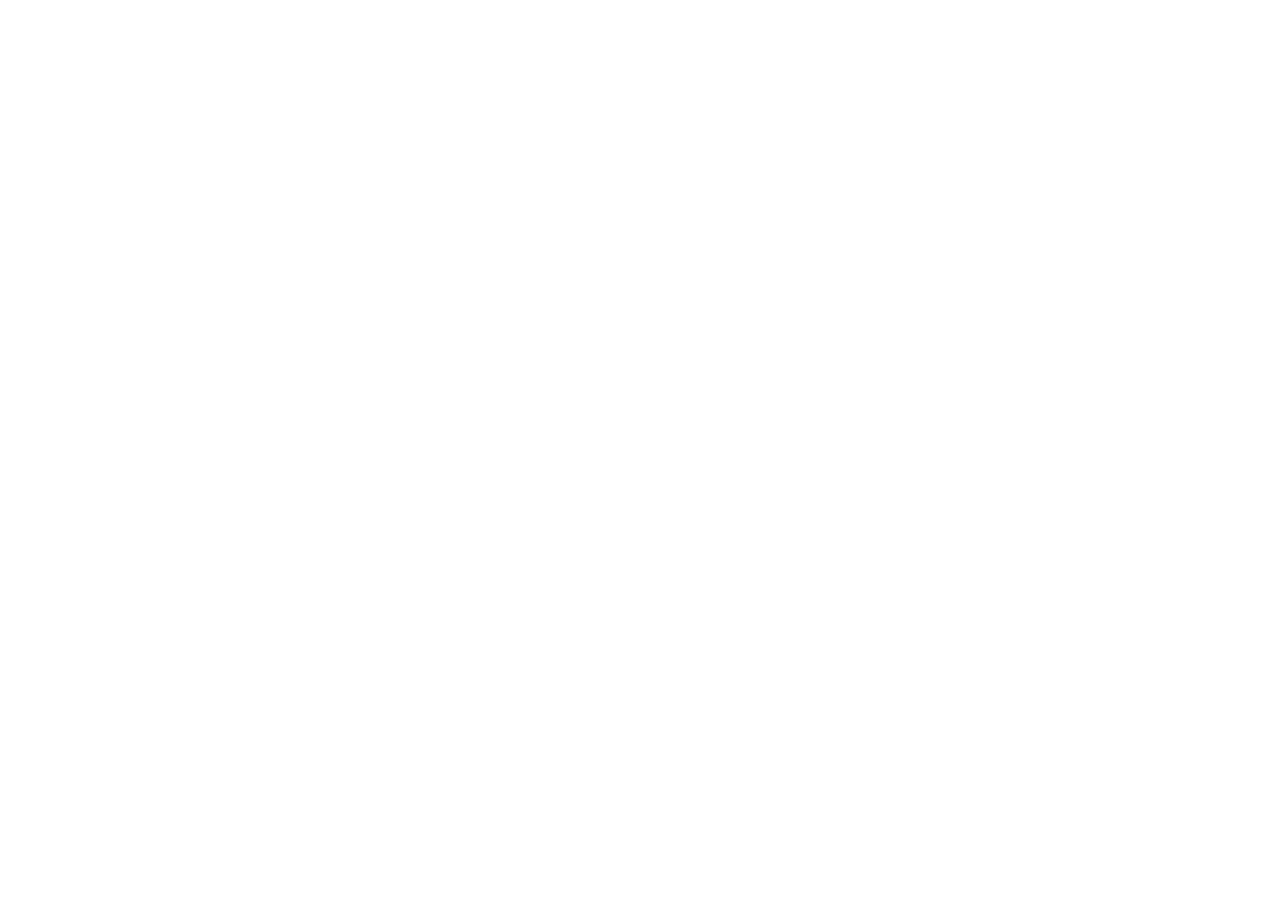
==== about.html @ a0c8ef5b "Working on the marketing page" ====
<!DOCTYPE html>
<html lang="en">
<head>
  <meta charset="UTF-8">
  <meta name="viewport" content="width=device-width, initial-scale=1.0">
  <meta http-equiv="X-UA-Compatible" content="ie=edge">
  <title>About the team</title>
</head>
<body>
  
  
</body>
</html>
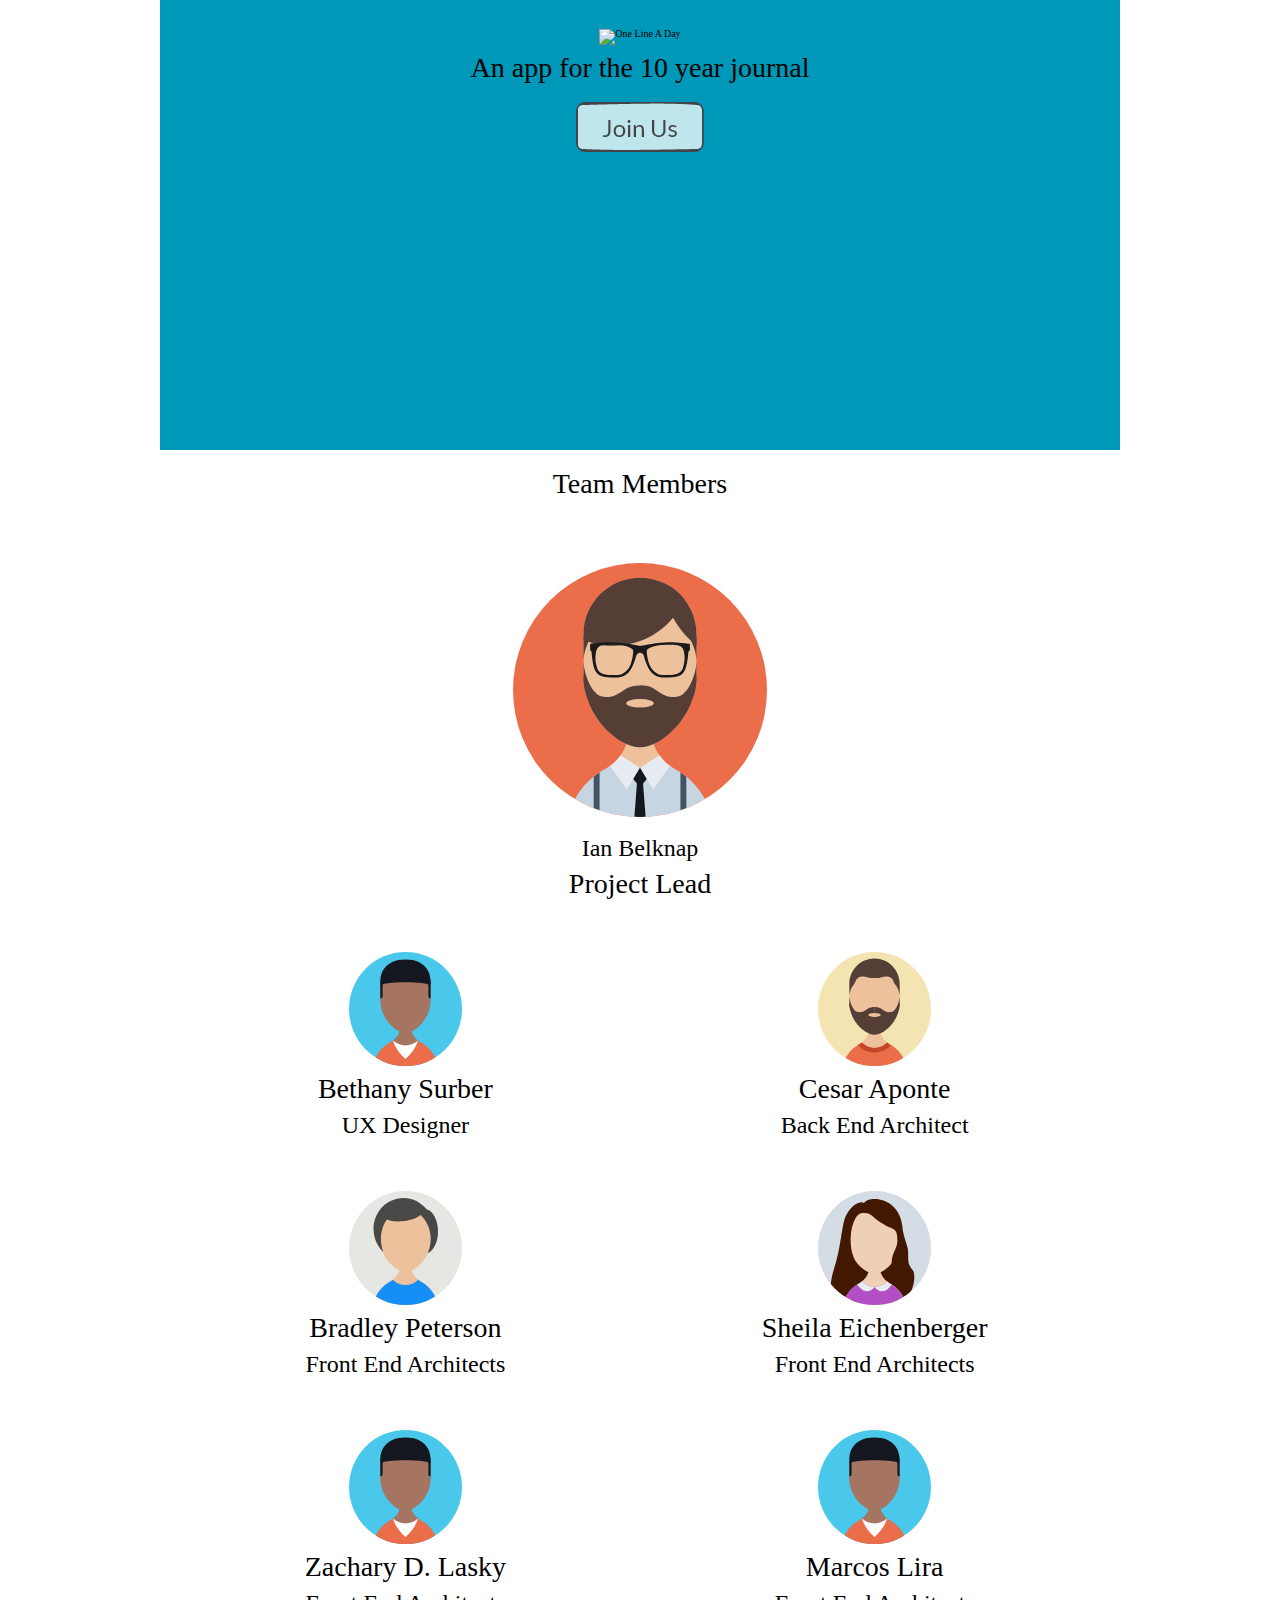
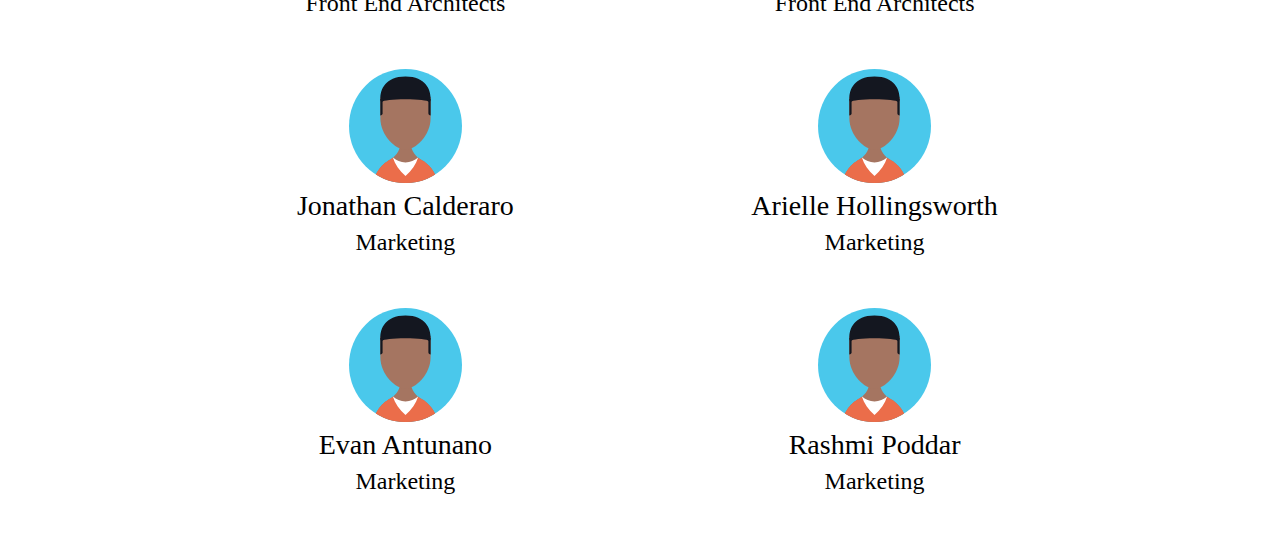
==== commit 10c1a0ea: "Completed outline for about.html" ====
--- a/about.html
+++ b/about.html
@@ -5,9 +5,77 @@
   <meta name="viewport" content="width=device-width, initial-scale=1.0">
   <meta http-equiv="X-UA-Compatible" content="ie=edge">
   <title>About the team</title>
+  <link href="css/index.css" rel="stylesheet">
 </head>
 <body>
-  
+  <div class="container">
+    <header class="header">
+        <img src="https://trello-attachments.s3.amazonaws.com/5d602bb385982d79c192bd4f/5d6462c19845f66d1632ea0d/47ebe2af69888f95991fc885b3da8ec0/OLaD_Logo.png" alt="One Line A Day">
+        <h2>An app for the 10 year journal</h2>
+        <a href="about.html"><img src="images/join_us_button.png" alt="Join Us"></a>
+        <div class="headerDiv"></div> 
+    </header>
+    <div class="team">
+      <h2>Team Members</h2>
+    </div>
+    <section class="aboutTeam">
+        <div class="lead">
+          <img src="images/man.svg" alt="Ian Belknap">
+          <h3>Ian Belknap</h3>
+          <h2>Project Lead</h2>
+        </div>
+        <div>
+          <img src="images/boy.svg" alt="Bethany Surber">
+          <h2>Bethany Surber</h2>
+          <h3>UX Designer</h3>
+        </div>
+        <div>
+          <img src="images/man2.svg" alt="Cesar Aponte">
+          <h2>Cesar Aponte</h2>
+          <h3>Back End Architect</h3>
+        </div>
+      <div>
+        <img src="images/man3.svg" alt="Bradley Peterson">
+        <h2>Bradley Peterson</h2>
+        <h3>Front End Architects</h3>
+      </div>
+      <div>
+        <img src="images/girl.svg" alt="Sheila Eichenberger">
+        <h2>Sheila Eichenberger</h2>
+        <h3>Front End Architects</h3>
+      </div>
+      <div>
+        <img src="images/boy.svg" alt="Zachary D. Lasky">
+        <h2>Zachary D. Lasky</h2>
+        <h3>Front End Architects</h3>
+      </div>
+      <div>
+        <img src="images/boy.svg" alt="Marcos Lira">
+        <h2>Marcos Lira</h2>
+        <h3>Front End Architects</h3>
+      </div>
+      <div>
+        <img src="images/boy.svg" alt="Jonathan Calderaro">
+        <h2>Jonathan Calderaro</h2>
+        <h3>Marketing</h3>
+      </div>
+      <div>
+        <img src="images/boy.svg" alt="Arielle Hollingsworth">
+        <h2>Arielle Hollingsworth</h2>
+        <h3>Marketing</h3>
+      </div>
+      <div>
+        <img src="images/boy.svg" alt="Evan Antunano">
+        <h2>Evan Antunano</h2>
+        <h3>Marketing</h3>
+      </div>
+      <div>
+        <img src="images/boy.svg" alt="Rashmi Poddar">
+        <h2>Rashmi Poddar</h2>
+        <h3>Marketing</h3>
+      </div>
+    </section>
+  </div> 
   
 </body>
 </html>--- a/css/index.css
+++ b/css/index.css
@@ -0,0 +1,256 @@
+/* http://meyerweb.com/eric/tools/css/reset/ 
+  v2.0 | 20110126
+  License: none (public domain)
+*/
+html,
+body,
+div,
+span,
+applet,
+object,
+iframe,
+h1,
+h2,
+h3,
+h4,
+h5,
+h6,
+p,
+blockquote,
+pre,
+a,
+abbr,
+acronym,
+address,
+big,
+cite,
+code,
+del,
+dfn,
+em,
+img,
+ins,
+kbd,
+q,
+s,
+samp,
+small,
+strike,
+strong,
+sub,
+sup,
+tt,
+var,
+b,
+u,
+i,
+center,
+dl,
+dt,
+dd,
+ol,
+ul,
+li,
+fieldset,
+form,
+label,
+legend,
+table,
+caption,
+tbody,
+tfoot,
+thead,
+tr,
+th,
+td,
+article,
+aside,
+canvas,
+details,
+embed,
+figure,
+figcaption,
+footer,
+header,
+hgroup,
+menu,
+nav,
+output,
+ruby,
+section,
+summary,
+time,
+mark,
+audio,
+video {
+  margin: 0;
+  padding: 0;
+  border: 0;
+  font-size: 100%;
+  font: inherit;
+  vertical-align: baseline;
+}
+/* HTML5 display-role reset for older browsers */
+article,
+aside,
+details,
+figcaption,
+figure,
+footer,
+header,
+hgroup,
+menu,
+nav,
+section {
+  display: block;
+}
+body {
+  line-height: 1;
+}
+ol,
+ul {
+  list-style: none;
+}
+blockquote,
+q {
+  quotes: none;
+}
+blockquote:before,
+blockquote:after,
+q:before,
+q:after {
+  content: '';
+  content: none;
+}
+table {
+  border-collapse: collapse;
+  border-spacing: 0;
+}
+* {
+  box-sizing: border-box;
+}
+html {
+  font-size: 62.5%;
+}
+html,
+body {
+  font-family: 'Satisfy', cursive;
+}
+h1,
+h2,
+h3,
+h4,
+h5 {
+  font-family: 'Satisfy', cursive;
+}
+h1 {
+  font-size: 5.6rem;
+}
+h2 {
+  font-size: 2.8rem;
+  padding-bottom: 10px;
+}
+h3 {
+  font-size: 2.4rem;
+  padding-bottom: 10px;
+}
+p {
+  line-height: 1.5;
+  font-size: 2rem;
+  padding-bottom: 10px;
+  font-family: 'Lato', sans-serif;
+}
+img {
+  max-width: 100%;
+  height: auto;
+}
+.container {
+  max-width: 1000px;
+  width: 100%;
+  margin: 0 auto;
+}
+.header {
+  height: 50vh;
+  background-color: #0098b8;
+  text-align: center;
+  padding: 2%;
+  margin: 0 2%;
+}
+.header h1 {
+  padding: 2%;
+}
+.header img {
+  margin: 1% 0;
+}
+.header div {
+  text-align: center;
+  border-right: 1px solid white;
+}
+.bodyDiv .mainContent {
+  padding: 2%;
+  margin: 0 2%;
+  background-color: #BFE6EC;
+  display: flex;
+  flex-direction: row;
+  justify-content: space-between;
+}
+.bodyDiv .mainContent div {
+  width: 40%;
+}
+.bodyDiv .mainContent img {
+  width: 50%;
+  height: 40vh;
+  object-fit: cover;
+  object-position: 10% 10%;
+}
+.bodyDiv .inverseContent {
+  display: flex;
+  flex-direction: row-reverse;
+  justify-content: space-between;
+}
+.bodyDiv .snapshots {
+  padding: 2%;
+  margin: 0 2%;
+  display: flex;
+  flex-direction: row;
+  justify-content: space-between;
+}
+.bodyDiv .snapshots img {
+  width: 40%;
+  max-width: 100%;
+}
+.team {
+  padding-top: 2%;
+  text-align: center;
+}
+.aboutTeam {
+  padding: 2%;
+  margin: 0 2%;
+  display: flex;
+  flex-direction: row;
+  justify-content: space-between;
+  flex-wrap: wrap;
+  text-align: center;
+}
+.aboutTeam div {
+  padding: 2%;
+  margin: 0 2%;
+  width: 45%;
+}
+.aboutTeam div:first-child {
+  width: 100%;
+}
+.aboutTeam div img {
+  margin: 2% 0;
+  width: 30%;
+}
+.footer {
+  padding: 2%;
+  margin: 0 2%;
+  text-align: center;
+  background-color: #BFE6EC;
+}
+.footer a {
+  text-decoration: none;
+  color: black;
+}
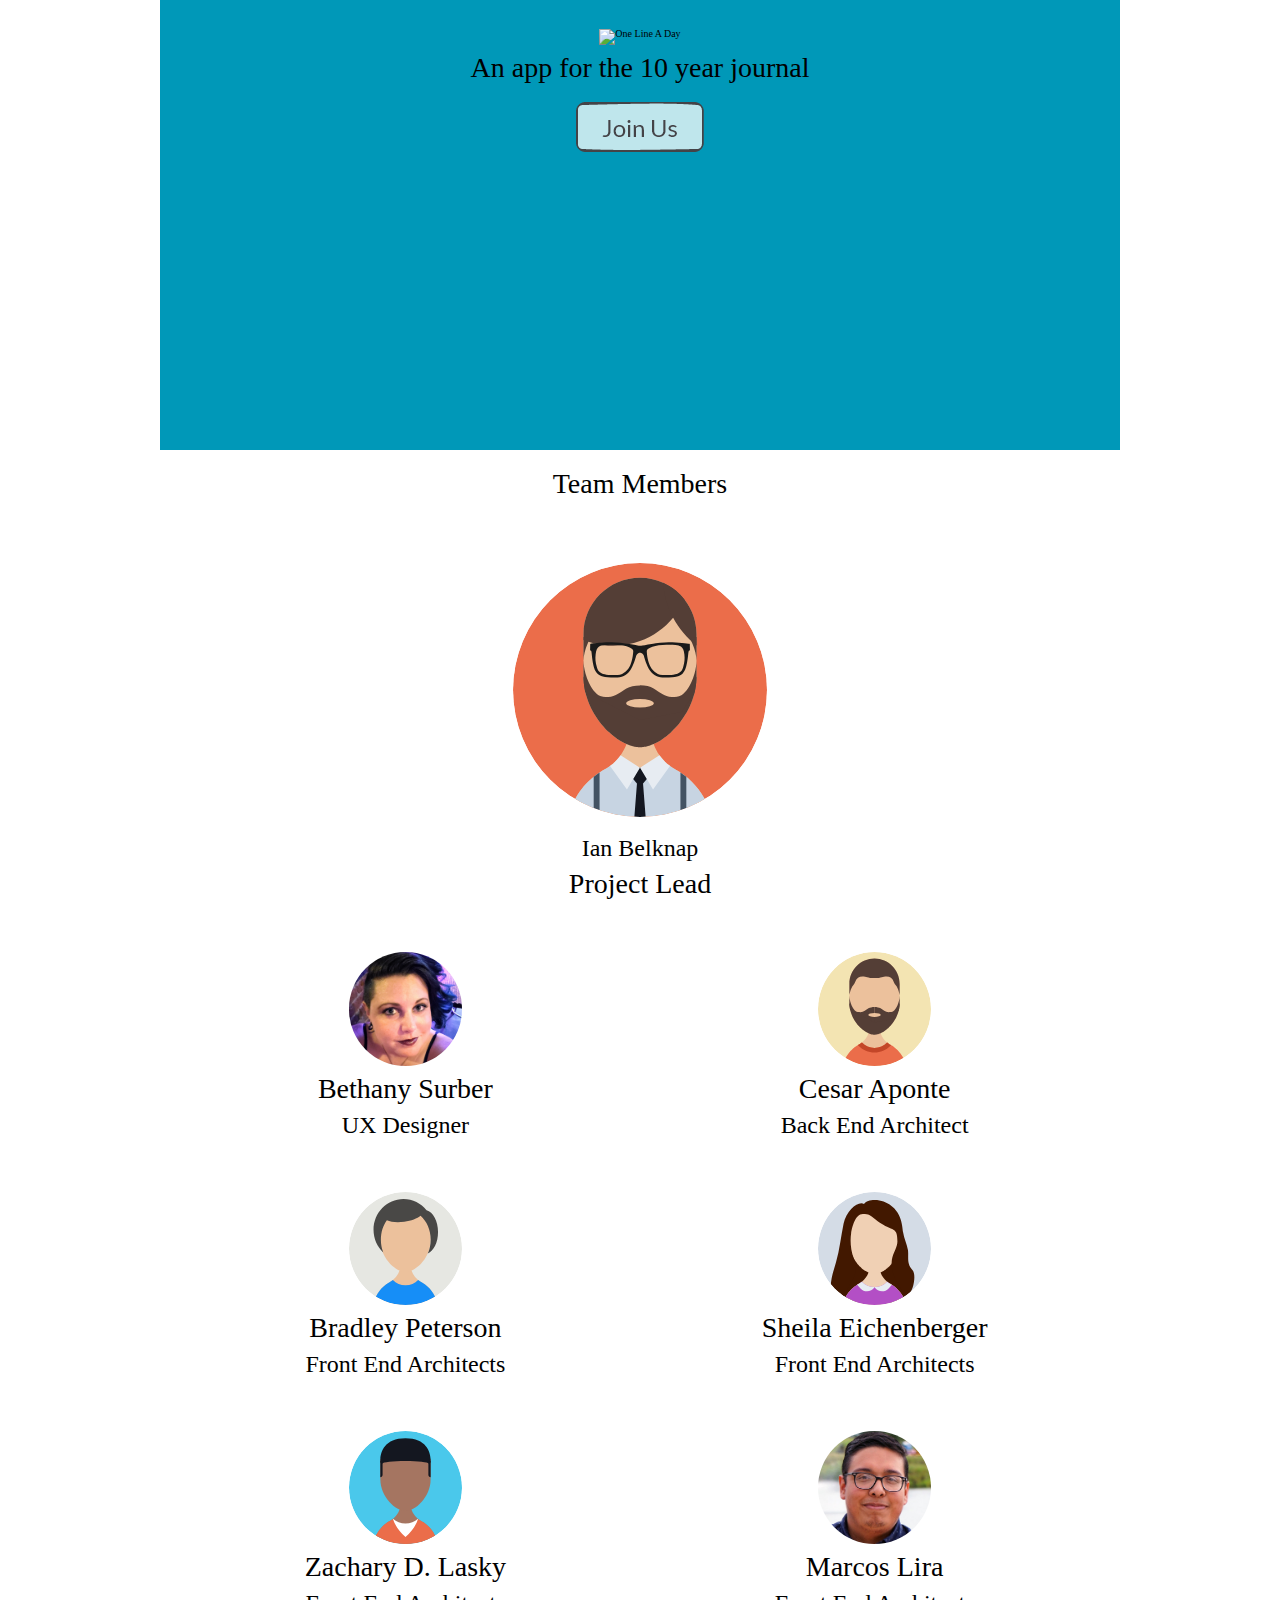
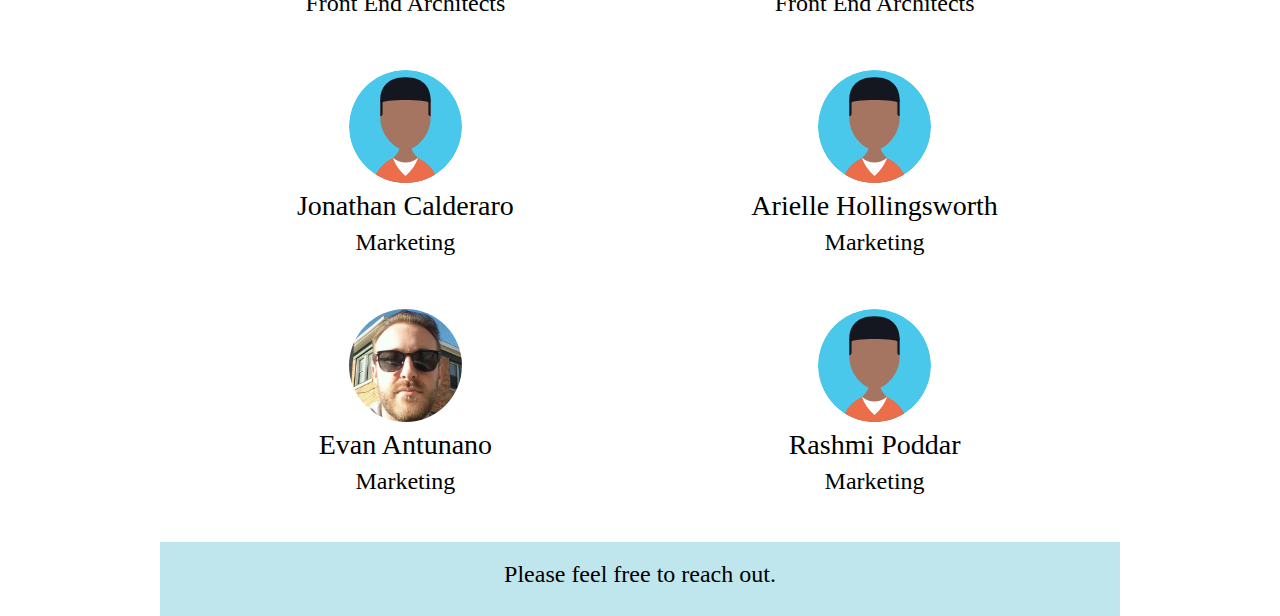
==== commit 38232ead: "Made the page responsive" ====
--- a/about.html
+++ b/about.html
@@ -17,6 +17,7 @@
     </header>
     <div class="team">
       <h2>Team Members</h2>
+
     </div>
     <section class="aboutTeam">
         <div class="lead">
@@ -25,7 +26,7 @@
           <h2>Project Lead</h2>
         </div>
         <div>
-          <img src="images/boy.svg" alt="Bethany Surber">
+          <img src="images/bethany.jpeg" alt="Bethany Surber">
           <h2>Bethany Surber</h2>
           <h3>UX Designer</h3>
         </div>
@@ -50,7 +51,7 @@
         <h3>Front End Architects</h3>
       </div>
       <div>
-        <img src="images/boy.svg" alt="Marcos Lira">
+        <img src="images/marcos.jpg" alt="Marcos Lira">
         <h2>Marcos Lira</h2>
         <h3>Front End Architects</h3>
       </div>
@@ -65,7 +66,7 @@
         <h3>Marketing</h3>
       </div>
       <div>
-        <img src="images/boy.svg" alt="Evan Antunano">
+        <img src="images/evan.png" alt="Evan Antunano">
         <h2>Evan Antunano</h2>
         <h3>Marketing</h3>
       </div>
@@ -75,6 +76,9 @@
         <h3>Marketing</h3>
       </div>
     </section>
+    <footer class="footer">
+      <h3>Please feel free to reach out.</h3>
+    </footer>
   </div> 
   
 </body>
--- a/css/index.css
+++ b/css/index.css
@@ -182,10 +182,6 @@
 .header img {
   margin: 1% 0;
 }
-.header div {
-  text-align: center;
-  border-right: 1px solid white;
-}
 .bodyDiv .mainContent {
   padding: 2%;
   margin: 0 2%;
@@ -194,8 +190,20 @@
   flex-direction: row;
   justify-content: space-between;
 }
+@media (max-width: 500px) {
+  .bodyDiv .mainContent {
+    display: flex;
+    flex-direction: column;
+    justify-content: space-between;
+  }
+}
 .bodyDiv .mainContent div {
   width: 40%;
+}
+@media (max-width: 500px) {
+  .bodyDiv .mainContent div {
+    width: 100%;
+  }
 }
 .bodyDiv .mainContent img {
   width: 50%;
@@ -203,20 +211,35 @@
   object-fit: cover;
   object-position: 10% 10%;
 }
+@media (max-width: 500px) {
+  .bodyDiv .mainContent img {
+    width: 100%;
+    margin-bottom: 5%;
+  }
+}
 .bodyDiv .inverseContent {
   display: flex;
   flex-direction: row-reverse;
   justify-content: space-between;
 }
+@media (max-width: 500px) {
+  .bodyDiv .inverseContent {
+    display: flex;
+    flex-direction: column;
+    justify-content: space-between;
+  }
+}
 .bodyDiv .snapshots {
   padding: 2%;
   margin: 0 2%;
   display: flex;
   flex-direction: row;
-  justify-content: space-between;
+  justify-content: center;
+  flex-wrap: wrap;
 }
 .bodyDiv .snapshots img {
-  width: 40%;
+  height: 40vh;
+  width: auto;
   max-width: 100%;
 }
 .team {
@@ -232,6 +255,13 @@
   flex-wrap: wrap;
   text-align: center;
 }
+@media (max-width: 500px) {
+  .aboutTeam {
+    display: flex;
+    flex-direction: column;
+    justify-content: space-between;
+  }
+}
 .aboutTeam div {
   padding: 2%;
   margin: 0 2%;
@@ -239,10 +269,17 @@
 }
 .aboutTeam div:first-child {
   width: 100%;
+}
+@media (max-width: 500px) {
+  .aboutTeam div {
+    width: 100%;
+    text-align: center;
+  }
 }
 .aboutTeam div img {
   margin: 2% 0;
   width: 30%;
+  border-radius: 50%;
 }
 .footer {
   padding: 2%;
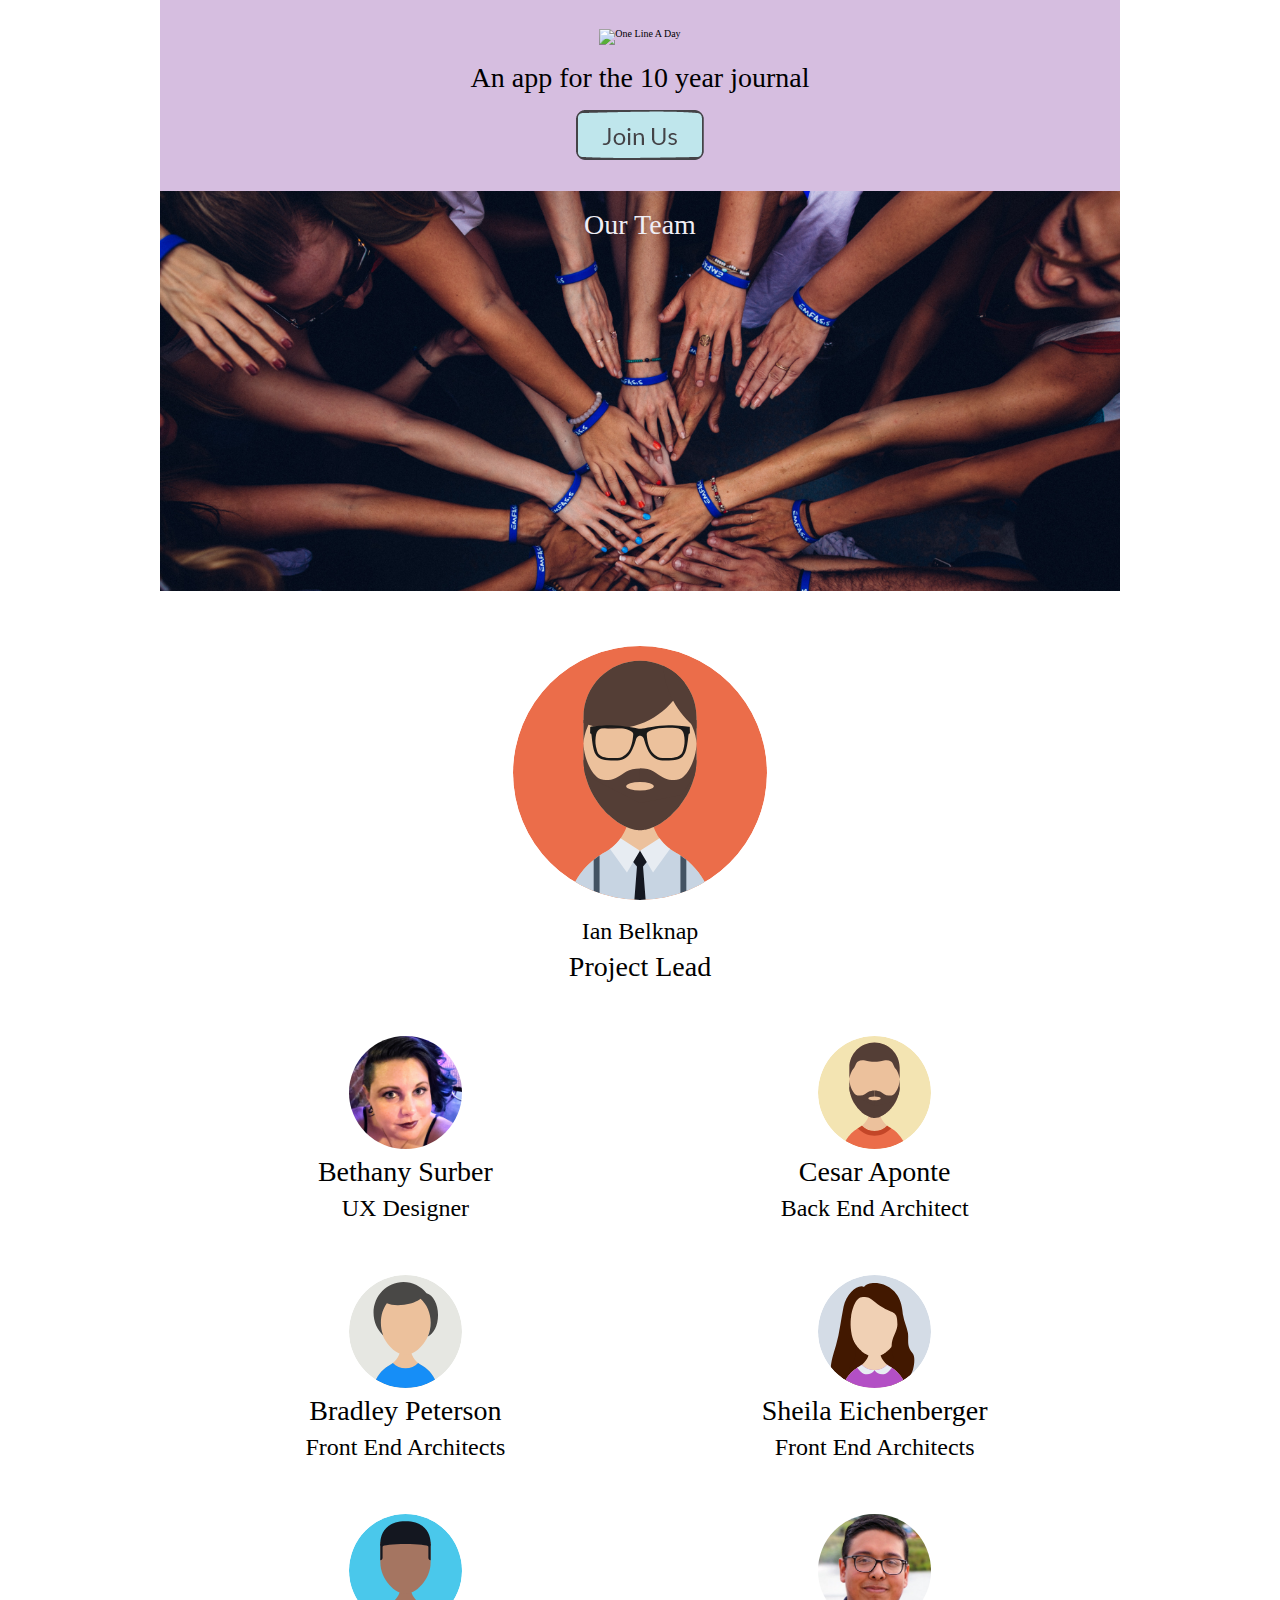
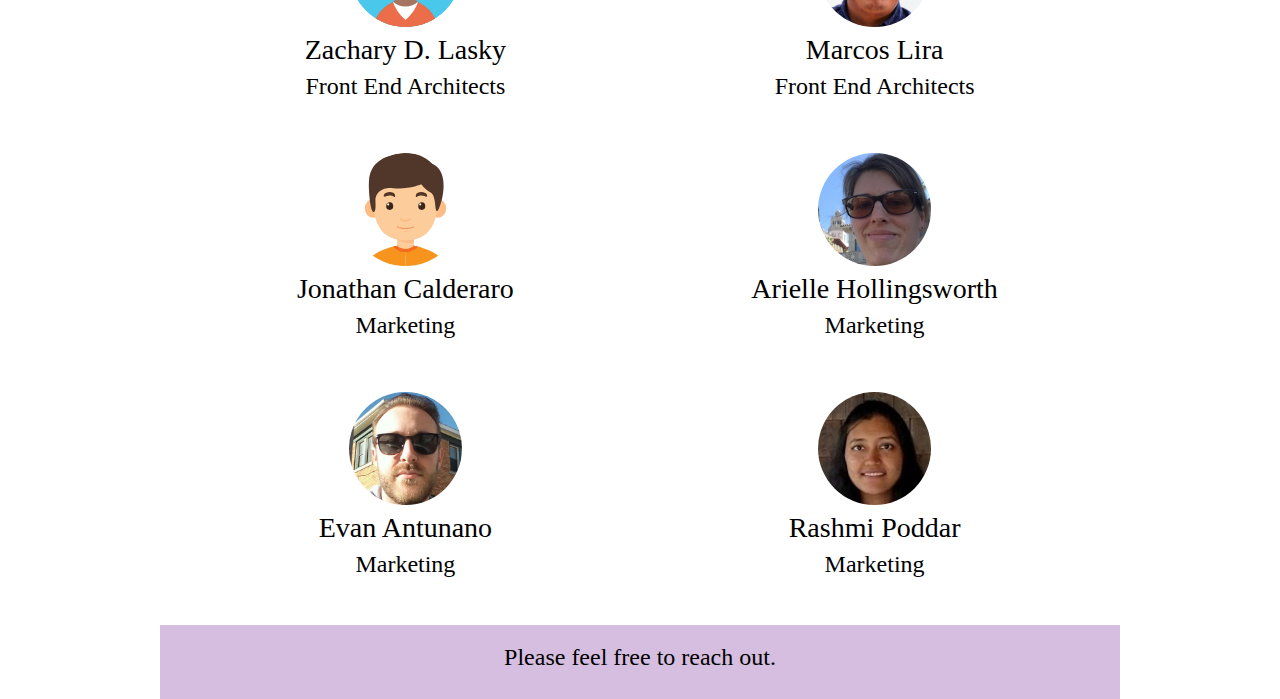
==== commit 7b45abfb: "Completed main page" ====
--- a/about.html
+++ b/about.html
@@ -16,8 +16,8 @@
         <div class="headerDiv"></div> 
     </header>
     <div class="team">
-      <h2>Team Members</h2>
-
+      <h2>Our Team</h2>
+      <!-- <p>We are passionate about our work and share a common dream.</p> -->
     </div>
     <section class="aboutTeam">
         <div class="lead">
@@ -56,12 +56,12 @@
         <h3>Front End Architects</h3>
       </div>
       <div>
-        <img src="images/boy.svg" alt="Jonathan Calderaro">
+        <img src="images/boy2.svg" alt="Jonathan Calderaro">
         <h2>Jonathan Calderaro</h2>
         <h3>Marketing</h3>
       </div>
       <div>
-        <img src="images/boy.svg" alt="Arielle Hollingsworth">
+        <img src="images/ari.png" alt="Arielle Hollingsworth">
         <h2>Arielle Hollingsworth</h2>
         <h3>Marketing</h3>
       </div>
@@ -71,7 +71,7 @@
         <h3>Marketing</h3>
       </div>
       <div>
-        <img src="images/boy.svg" alt="Rashmi Poddar">
+        <img src="images/rashmi.jpg" alt="Rashmi Poddar">
         <h2>Rashmi Poddar</h2>
         <h3>Marketing</h3>
       </div>
--- a/css/index.css
+++ b/css/index.css
@@ -170,14 +170,13 @@
   margin: 0 auto;
 }
 .header {
-  height: 50vh;
-  background-color: #0098b8;
-  text-align: center;
-  padding: 2%;
-  margin: 0 2%;
-}
-.header h1 {
-  padding: 2%;
+  background-color: #D6BEE0;
+  text-align: center;
+  padding: 2%;
+  margin: 0 2%;
+}
+.header h2 {
+  padding: 1%;
 }
 .header img {
   margin: 1% 0;
@@ -185,7 +184,7 @@
 .bodyDiv .mainContent {
   padding: 2%;
   margin: 0 2%;
-  background-color: #BFE6EC;
+  background-color: #BFE6ED;
   display: flex;
   flex-direction: row;
   justify-content: space-between;
@@ -217,6 +216,28 @@
     margin-bottom: 5%;
   }
 }
+.bodyDiv .productTagline {
+  padding: 2%;
+  margin: 0 2%;
+  height: 500px;
+  background-image: url("../images/tagline.jpg");
+  background-size: cover;
+  text-align: center;
+}
+.bodyDiv .productTagline h1 {
+  padding: 2%;
+}
+@media (max-width: 500px) {
+  .bodyDiv .productTagline h1 {
+    font-size: 3.5rem;
+    margin: 2% 0;
+  }
+}
+@media (max-width: 500px) {
+  .bodyDiv .productTagline h2 {
+    font-size: 2.5rem;
+  }
+}
 .bodyDiv .inverseContent {
   display: flex;
   flex-direction: row-reverse;
@@ -232,19 +253,61 @@
 .bodyDiv .snapshots {
   padding: 2%;
   margin: 0 2%;
+}
+.bodyDiv .snapshots h3 {
+  text-align: center;
+}
+.bodyDiv .snapshots .snapshotImages {
   display: flex;
   flex-direction: row;
-  justify-content: center;
-  flex-wrap: wrap;
-}
-.bodyDiv .snapshots img {
-  height: 40vh;
+  justify-content: space-evenly;
+}
+@media (max-width: 500px) {
+  .bodyDiv .snapshots .snapshotImages {
+    display: flex;
+    flex-direction: column-reverse;
+    justify-content: center;
+    align-items: center;
+  }
+}
+.bodyDiv .snapshots .snapshotImages img {
+  height: 50vh;
   width: auto;
   max-width: 100%;
 }
+.bodyDiv .download {
+  display: flex;
+  flex-direction: column;
+  justify-content: flex-start;
+  align-items: flex-end;
+  padding: 2%;
+  margin: 0 2%;
+  background-image: url("../images/download.jpg");
+  background-size: cover;
+  height: 600px;
+}
+@media (max-width: 500px) {
+  .bodyDiv .download {
+    align-items: flex-start;
+  }
+}
+.bodyDiv .download img {
+  width: 20%;
+  margin-bottom: 2%;
+}
+@media (max-width: 500px) {
+  .bodyDiv .download img {
+    width: 30%;
+  }
+}
 .team {
   padding-top: 2%;
-  text-align: center;
+  margin: 0 2%;
+  text-align: center;
+  background-image: url("../images/team.jpg");
+  background-size: cover;
+  height: 400px;
+  color: #EFEEF5;
 }
 .aboutTeam {
   padding: 2%;
@@ -281,13 +344,62 @@
   width: 30%;
   border-radius: 50%;
 }
+.aboutTeam div img:hover {
+  opacity: 1;
+  cursor: pointer;
+}
 .footer {
   padding: 2%;
   margin: 0 2%;
   text-align: center;
-  background-color: #BFE6EC;
-}
-.footer a {
+  background-color: #D6BEE0;
+}
+.footer .footerNav {
+  display: flex;
+  flex-direction: row;
+  justify-content: space-evenly;
+  align-items: flex-start;
+}
+@media (max-width: 500px) {
+  .footer .footerNav {
+    display: flex;
+    flex-direction: column;
+    justify-content: space-evenly;
+    align-items: center;
+  }
+}
+.footer .footerNav a {
   text-decoration: none;
   color: black;
-}
+  font-size: 2.8rem;
+}
+@media (max-width: 500px) {
+  .footer .footerNav a {
+    padding: 1%;
+  }
+}
+.footer .footerSocial {
+  padding: 20px 0;
+}
+.footer .footerSocial p {
+  font-family: 'Satisfy', cursive;
+  font-size: 2.4rem;
+  padding: 0;
+}
+.footer .footerSocial img {
+  width: 5%;
+  padding: 5px;
+}
+@media (max-width: 500px) {
+  .footer .footerSocial img {
+    width: 7%;
+  }
+}
+.footer .copyright p {
+  font-size: 1.6rem;
+}
+@media (max-width: 500px) {
+  .footer .copyright p {
+    font-size: 1rem;
+  }
+}
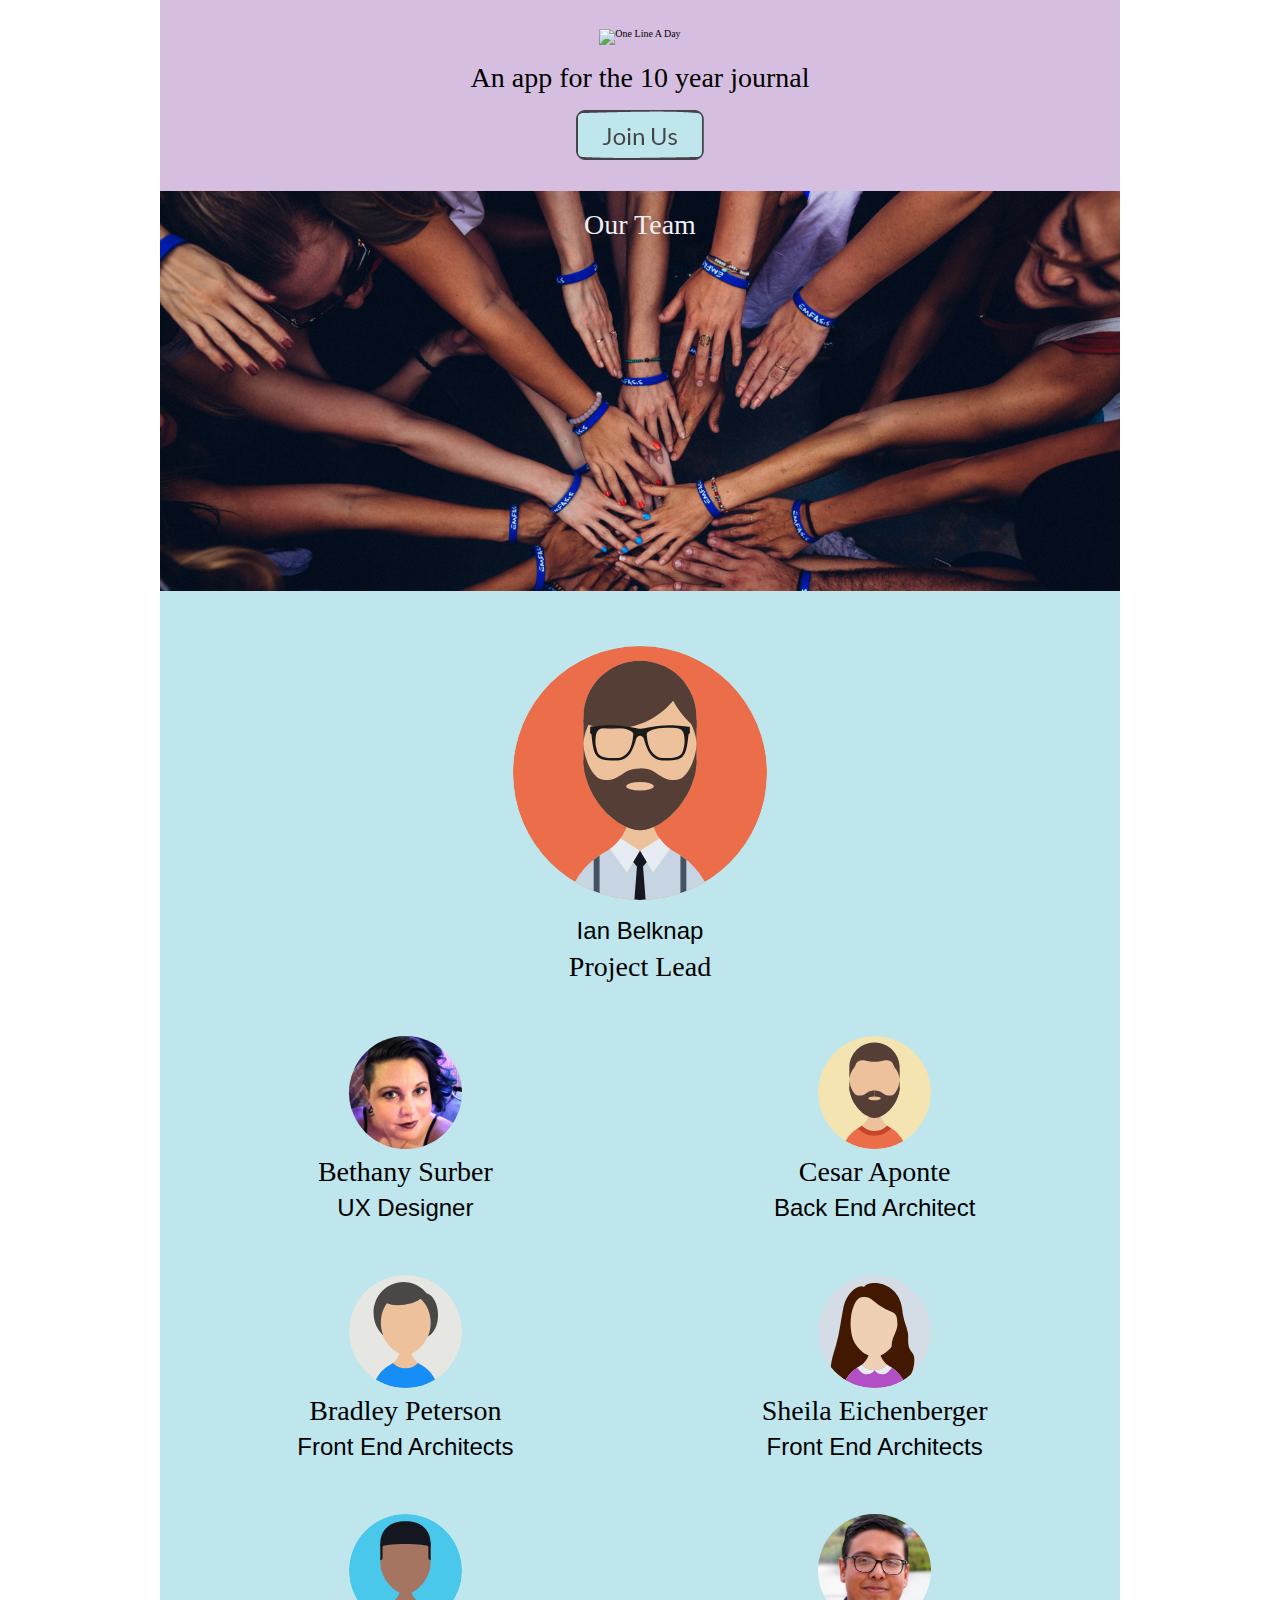
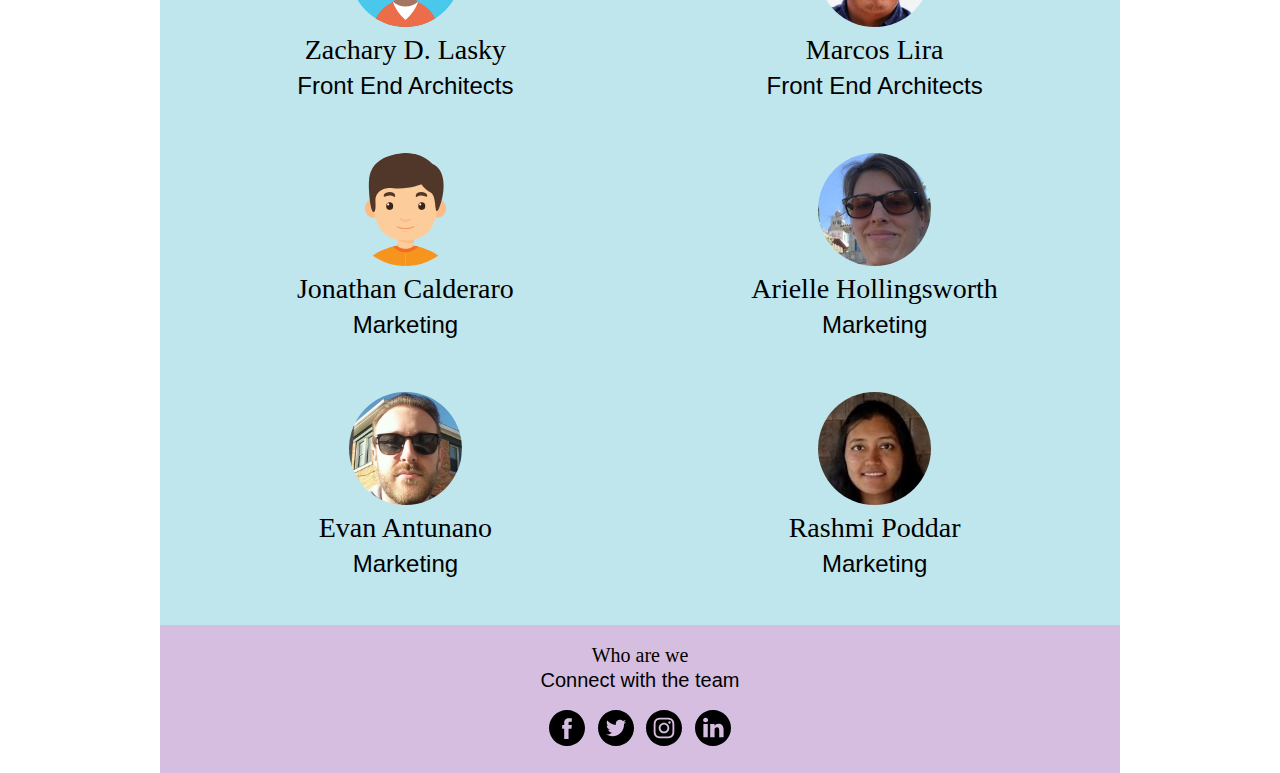
==== commit f81b55fd: "Added animation" ====
--- a/about.html
+++ b/about.html
@@ -27,6 +27,7 @@
         </div>
         <div>
           <img src="images/bethany.jpeg" alt="Bethany Surber">
+          <!-- <img src="images/animation_image.jpg" alt="" class="bottom"> -->
           <h2>Bethany Surber</h2>
           <h3>UX Designer</h3>
         </div>
@@ -76,8 +77,15 @@
         <h3>Marketing</h3>
       </div>
     </section>
-    <footer class="footer">
-      <h3>Please feel free to reach out.</h3>
+    <footer class="footer aboutFooter">
+      <a href="index.html">Who are we</a>
+      <p>Connect with the team</p>
+      <div class="footerSocial">
+        <img src="images/facebook-logo-button.svg" alt="facebook">
+        <img src="images/twitter-logo-button.svg" alt="twitter">
+        <img src="images/instagram.svg" alt="instagram">
+        <img src="images/linkedin.svg" alt="linkedin">
+      </div>  
     </footer>
   </div> 
   
--- a/css/index.css
+++ b/css/index.css
@@ -1,3 +1,29 @@
+@keyframes move {
+  0% {
+    opacity: 0.2;
+    transform: rotate(30deg);
+  }
+  30% {
+    opacity: 0.4;
+    transform: rotate(90deg);
+  }
+  60% {
+    opacity: 0.8;
+    transform: rotate(180deg);
+  }
+  100% {
+    opacity: 1;
+    transform: rotate(360deg);
+  }
+}
+@keyframes moveOut {
+  0% {
+    transform: scale(1);
+  }
+  100% {
+    transform: scale(2);
+  }
+}
 /* http://meyerweb.com/eric/tools/css/reset/ 
   v2.0 | 20110126
   License: none (public domain)
@@ -261,6 +287,7 @@
   display: flex;
   flex-direction: row;
   justify-content: space-evenly;
+  flex-wrap: wrap;
 }
 @media (max-width: 500px) {
   .bodyDiv .snapshots .snapshotImages {
@@ -274,6 +301,8 @@
   height: 50vh;
   width: auto;
   max-width: 100%;
+  animation-name: move;
+  animation-duration: 3s;
 }
 .bodyDiv .download {
   display: flex;
@@ -316,6 +345,7 @@
   flex-direction: row;
   justify-content: space-between;
   flex-wrap: wrap;
+  background-color: #BFE6ED;
   text-align: center;
 }
 @media (max-width: 500px) {
@@ -345,8 +375,11 @@
   border-radius: 50%;
 }
 .aboutTeam div img:hover {
-  opacity: 1;
-  cursor: pointer;
+  animation-name: moveOut;
+  animation-duration: 3s;
+}
+.aboutTeam div h3 {
+  font-family: 'Lato', sans-serif;
 }
 .footer {
   padding: 2%;
@@ -403,3 +436,11 @@
     font-size: 1rem;
   }
 }
+.aboutFooter a {
+  text-decoration: none;
+  color: black;
+  font-size: 2rem;
+}
+.aboutFooter .footerSocial {
+  padding: 0;
+}
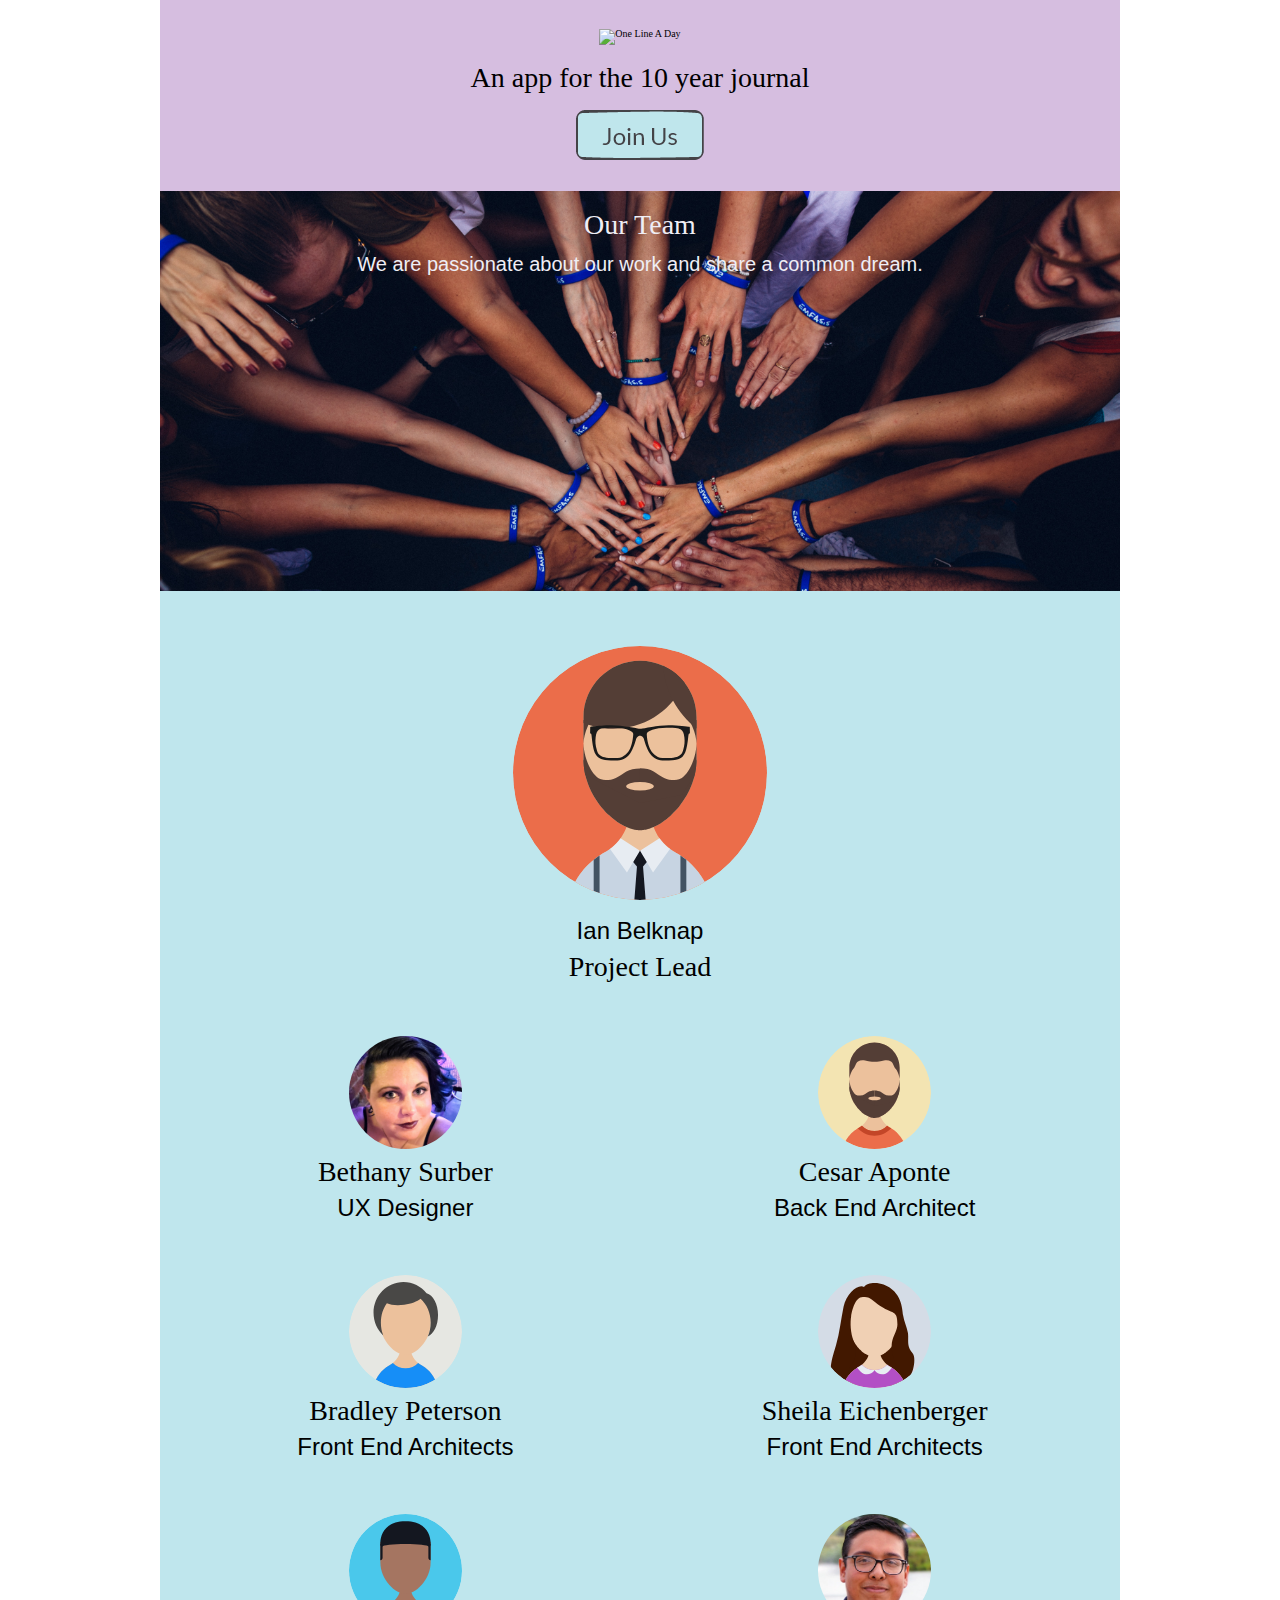
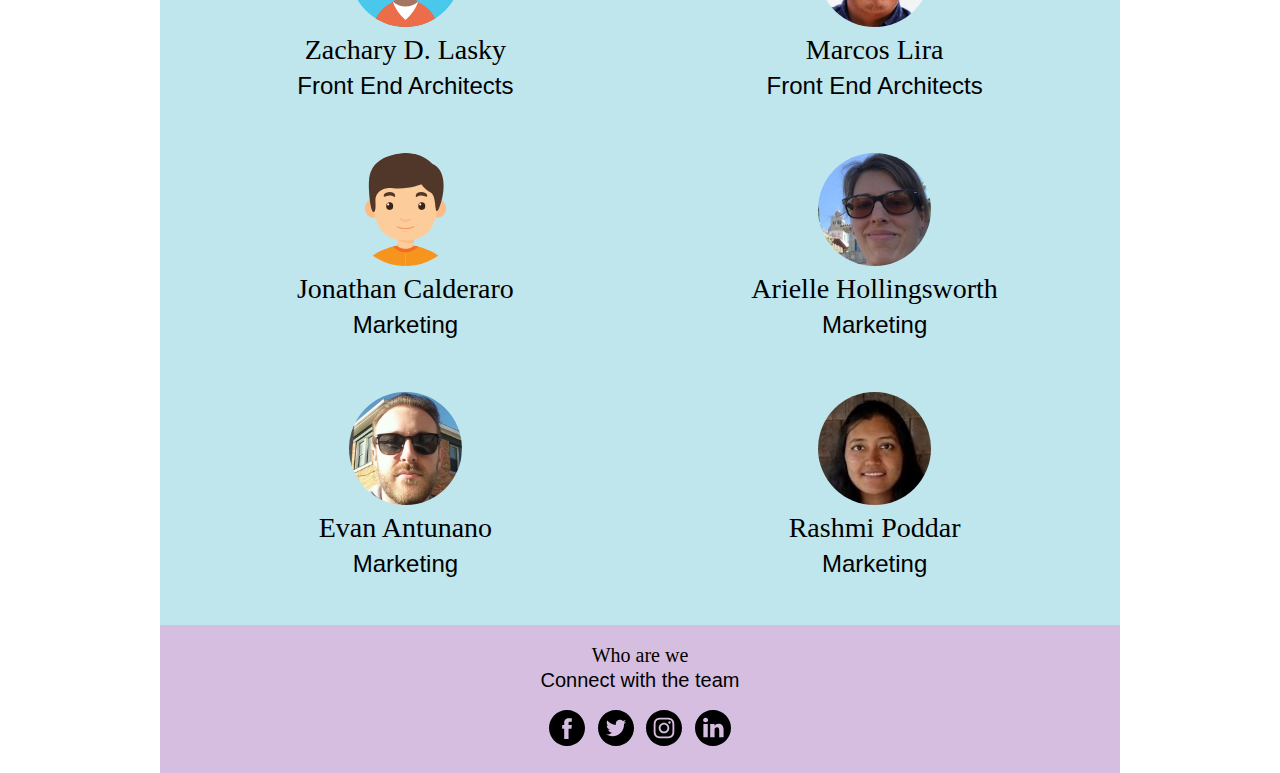
==== commit 7b06d70f: "Modified animation" ====
--- a/about.html
+++ b/about.html
@@ -12,12 +12,12 @@
     <header class="header">
         <img src="https://trello-attachments.s3.amazonaws.com/5d602bb385982d79c192bd4f/5d6462c19845f66d1632ea0d/47ebe2af69888f95991fc885b3da8ec0/OLaD_Logo.png" alt="One Line A Day">
         <h2>An app for the 10 year journal</h2>
-        <a href="about.html"><img src="images/join_us_button.png" alt="Join Us"></a>
+        <a href="https://one-line-a-day.now.sh/"><img src="images/join_us_button.png" alt="Join Us"></a>
         <div class="headerDiv"></div> 
     </header>
     <div class="team">
       <h2>Our Team</h2>
-      <!-- <p>We are passionate about our work and share a common dream.</p> -->
+      <p>We are passionate about our work and share a common dream.</p>
     </div>
     <section class="aboutTeam">
         <div class="lead">
--- a/css/index.css
+++ b/css/index.css
@@ -22,6 +22,34 @@
   }
   100% {
     transform: scale(2);
+  }
+}
+@keyframes fadeInOut {
+  0% {
+    opacity: 1;
+  }
+  45% {
+    opacity: 1;
+  }
+  55% {
+    opacity: 0;
+  }
+  100% {
+    opacity: 0;
+  }
+}
+@keyframes fadeOutIn {
+  0% {
+    opacity: 0;
+  }
+  45% {
+    opacity: 0;
+  }
+  55% {
+    opacity: 1;
+  }
+  100% {
+    opacity: 1;
   }
 }
 /* http://meyerweb.com/eric/tools/css/reset/ 
@@ -297,12 +325,30 @@
     align-items: center;
   }
 }
-.bodyDiv .snapshots .snapshotImages img {
+.bodyDiv .snapshots .snapshotImages div {
+  position: relative;
   height: 50vh;
-  width: auto;
-  max-width: 100%;
-  animation-name: move;
-  animation-duration: 3s;
+  width: 50%;
+}
+.bodyDiv .snapshots .snapshotImages div img.top {
+  position: absolute;
+  left: 0;
+  height: 100%;
+  animation-name: fadeOutIn;
+  animation-timing-function: ease-in-out;
+  animation-iteration-count: infinite;
+  animation-duration: 2.5s;
+  animation-direction: alternate;
+}
+.bodyDiv .snapshots .snapshotImages div img.bottom {
+  position: absolute;
+  left: 0;
+  height: 100%;
+  animation-name: fadeInOut;
+  animation-timing-function: ease-in-out;
+  animation-iteration-count: infinite;
+  animation-duration: 2.5s;
+  animation-direction: alternate;
 }
 .bodyDiv .download {
   display: flex;
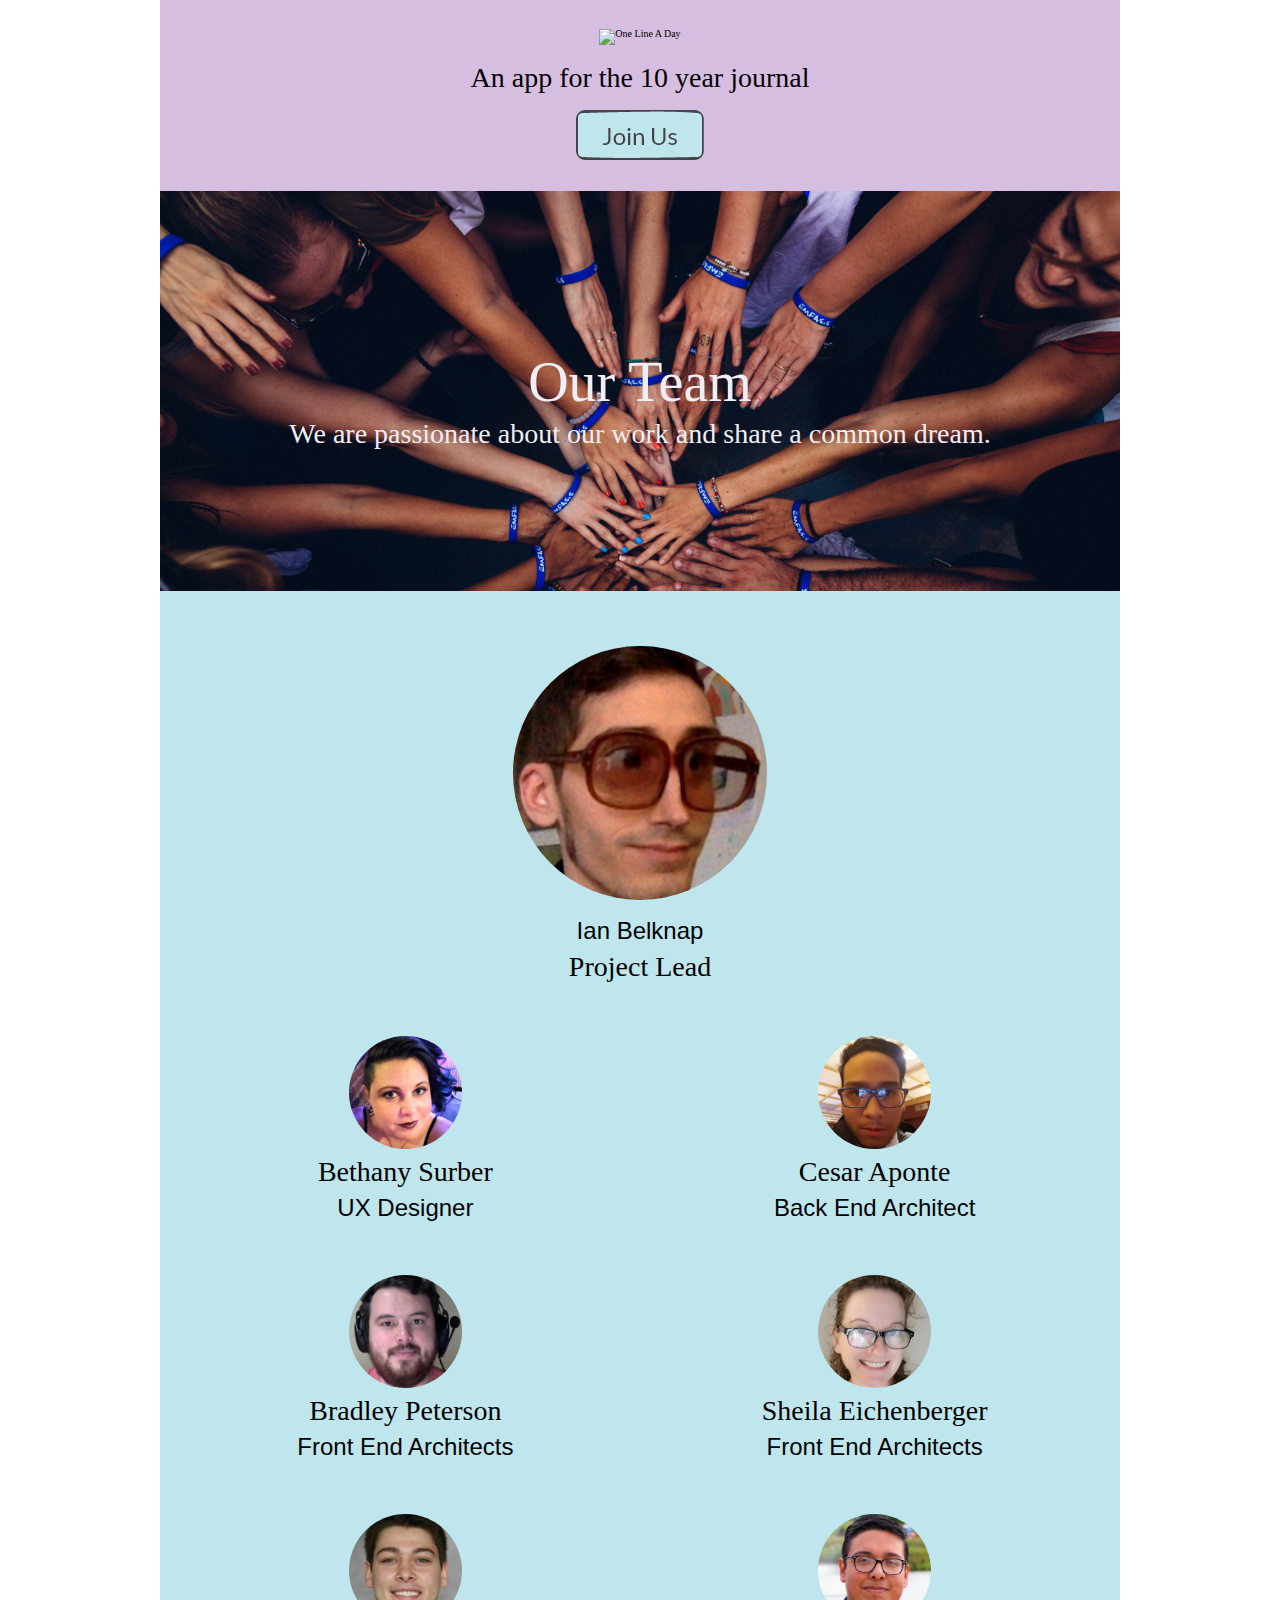
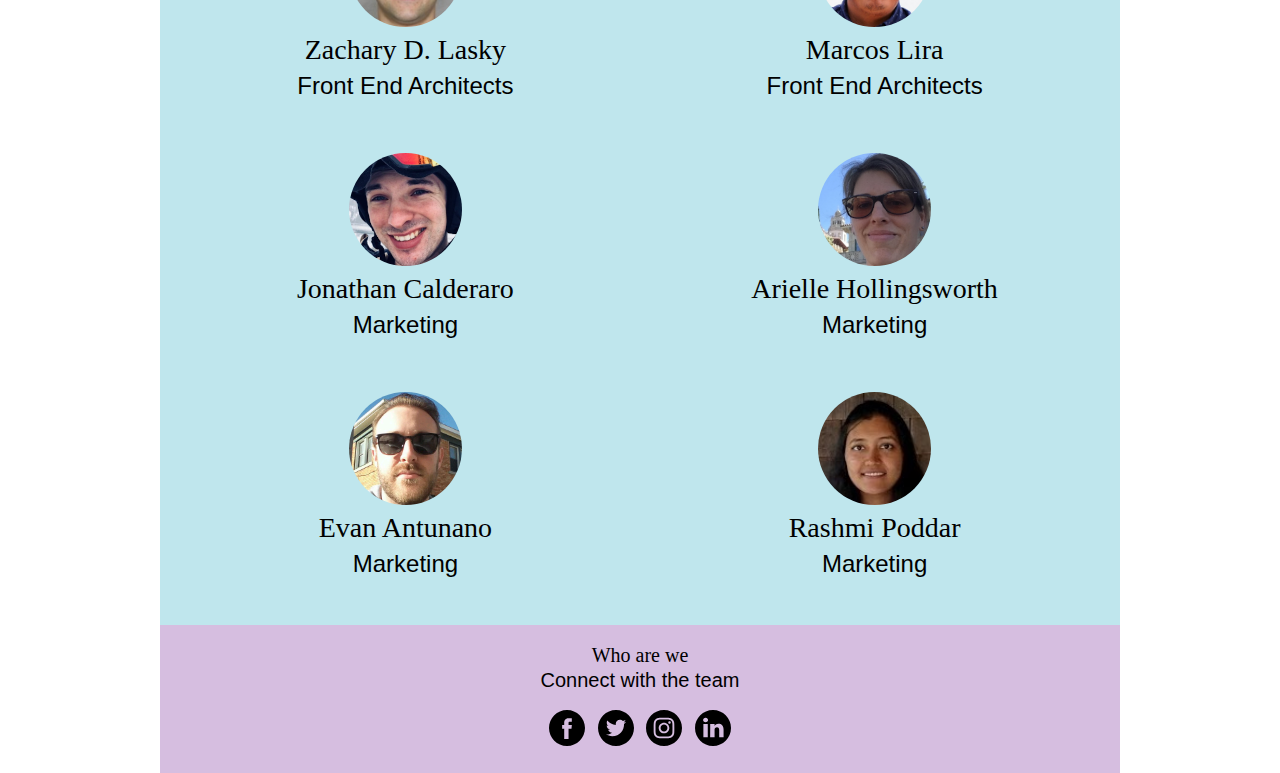
==== commit 8f2e4895: "Added images and github link of team members" ====
--- a/about.html
+++ b/about.html
@@ -16,63 +16,62 @@
         <div class="headerDiv"></div> 
     </header>
     <div class="team">
-      <h2>Our Team</h2>
-      <p>We are passionate about our work and share a common dream.</p>
+      <h1>Our Team</h1>
+      <h2>We are passionate about our work and share a common dream.</h2>
     </div>
     <section class="aboutTeam">
         <div class="lead">
-          <img src="images/man.svg" alt="Ian Belknap">
+          <a href="https://github.com/Ian84Be"><img class="profilePic" src="images/ian.png" alt="Ian Belknap"></a>
           <h3>Ian Belknap</h3>
           <h2>Project Lead</h2>
         </div>
         <div>
-          <img src="images/bethany.jpeg" alt="Bethany Surber">
-          <!-- <img src="images/animation_image.jpg" alt="" class="bottom"> -->
+          <a href="https://github.com/surberb"><img src="images/bethany.jpeg" alt="Bethany Surber"></a>
           <h2>Bethany Surber</h2>
           <h3>UX Designer</h3>
         </div>
         <div>
-          <img src="images/man2.svg" alt="Cesar Aponte">
+          <a href="https://github.com/CJAponte"><img src="images/cesar.png" alt="Cesar Aponte"></a>
           <h2>Cesar Aponte</h2>
           <h3>Back End Architect</h3>
         </div>
       <div>
-        <img src="images/man3.svg" alt="Bradley Peterson">
+        <a href="https://github.com/Boltsnut24"><img src="images/bradley.png" alt="Bradley Peterson"></a>
         <h2>Bradley Peterson</h2>
         <h3>Front End Architects</h3>
       </div>
       <div>
-        <img src="images/girl.svg" alt="Sheila Eichenberger">
+        <a href="https://github.com/EpiceneDev"><img src="images/sheila.png" alt="Sheila Eichenberger"></a>
         <h2>Sheila Eichenberger</h2>
         <h3>Front End Architects</h3>
       </div>
       <div>
-        <img src="images/boy.svg" alt="Zachary D. Lasky">
+        <a href="https://github.com/ZacharyLasky"><img src="images/zachary.png" alt="Zachary D. Lasky"></a>
         <h2>Zachary D. Lasky</h2>
         <h3>Front End Architects</h3>
       </div>
       <div>
-        <img src="images/marcos.jpg" alt="Marcos Lira">
+        <a href="https://github.com/Mlira02"><img src="images/marcos.jpg" alt="Marcos Lira"></a>
         <h2>Marcos Lira</h2>
         <h3>Front End Architects</h3>
       </div>
       <div>
-        <img src="images/boy2.svg" alt="Jonathan Calderaro">
+        <a href="https://github.com/jcalderaro"><img src="images/jonathan.png" alt="Jonathan Calderaro"></a>
         <h2>Jonathan Calderaro</h2>
         <h3>Marketing</h3>
       </div>
       <div>
-        <img src="images/ari.png" alt="Arielle Hollingsworth">
+        <a href="https://github.com/arizephyr123"><img src="images/ari.png" alt="Arielle Hollingsworth"></a>
         <h2>Arielle Hollingsworth</h2>
         <h3>Marketing</h3>
       </div>
       <div>
-        <img src="images/evan.png" alt="Evan Antunano">
+        <a href="https://github.com/EvanAntunano"><img src="images/evan.png" alt="Evan Antunano"></a>
         <h2>Evan Antunano</h2>
         <h3>Marketing</h3>
       </div>
       <div>
-        <img src="images/rashmi.jpg" alt="Rashmi Poddar">
+        <a href="https://github.com/rashmipoddar"><img src="images/rashmi.jpg" alt="Rashmi Poddar"></a>
         <h2>Rashmi Poddar</h2>
         <h3>Marketing</h3>
       </div>
--- a/css/index.css
+++ b/css/index.css
@@ -383,6 +383,22 @@
   background-size: cover;
   height: 400px;
   color: #EFEEF5;
+  display: flex;
+  flex-direction: column;
+  justify-content: center;
+}
+.team h1 {
+  padding: 1% 0;
+}
+@media (max-width: 500px) {
+  .team h1 {
+    font-size: 4rem;
+  }
+}
+@media (max-width: 500px) {
+  .team h2 {
+    font-size: 1.8rem;
+  }
 }
 .aboutTeam {
   padding: 2%;
@@ -422,10 +438,13 @@
 }
 .aboutTeam div img:hover {
   animation-name: moveOut;
-  animation-duration: 3s;
+  animation-duration: 2s;
 }
 .aboutTeam div h3 {
   font-family: 'Lato', sans-serif;
+}
+.aboutTeam div .lead img {
+  width: 20%;
 }
 .footer {
   padding: 2%;
